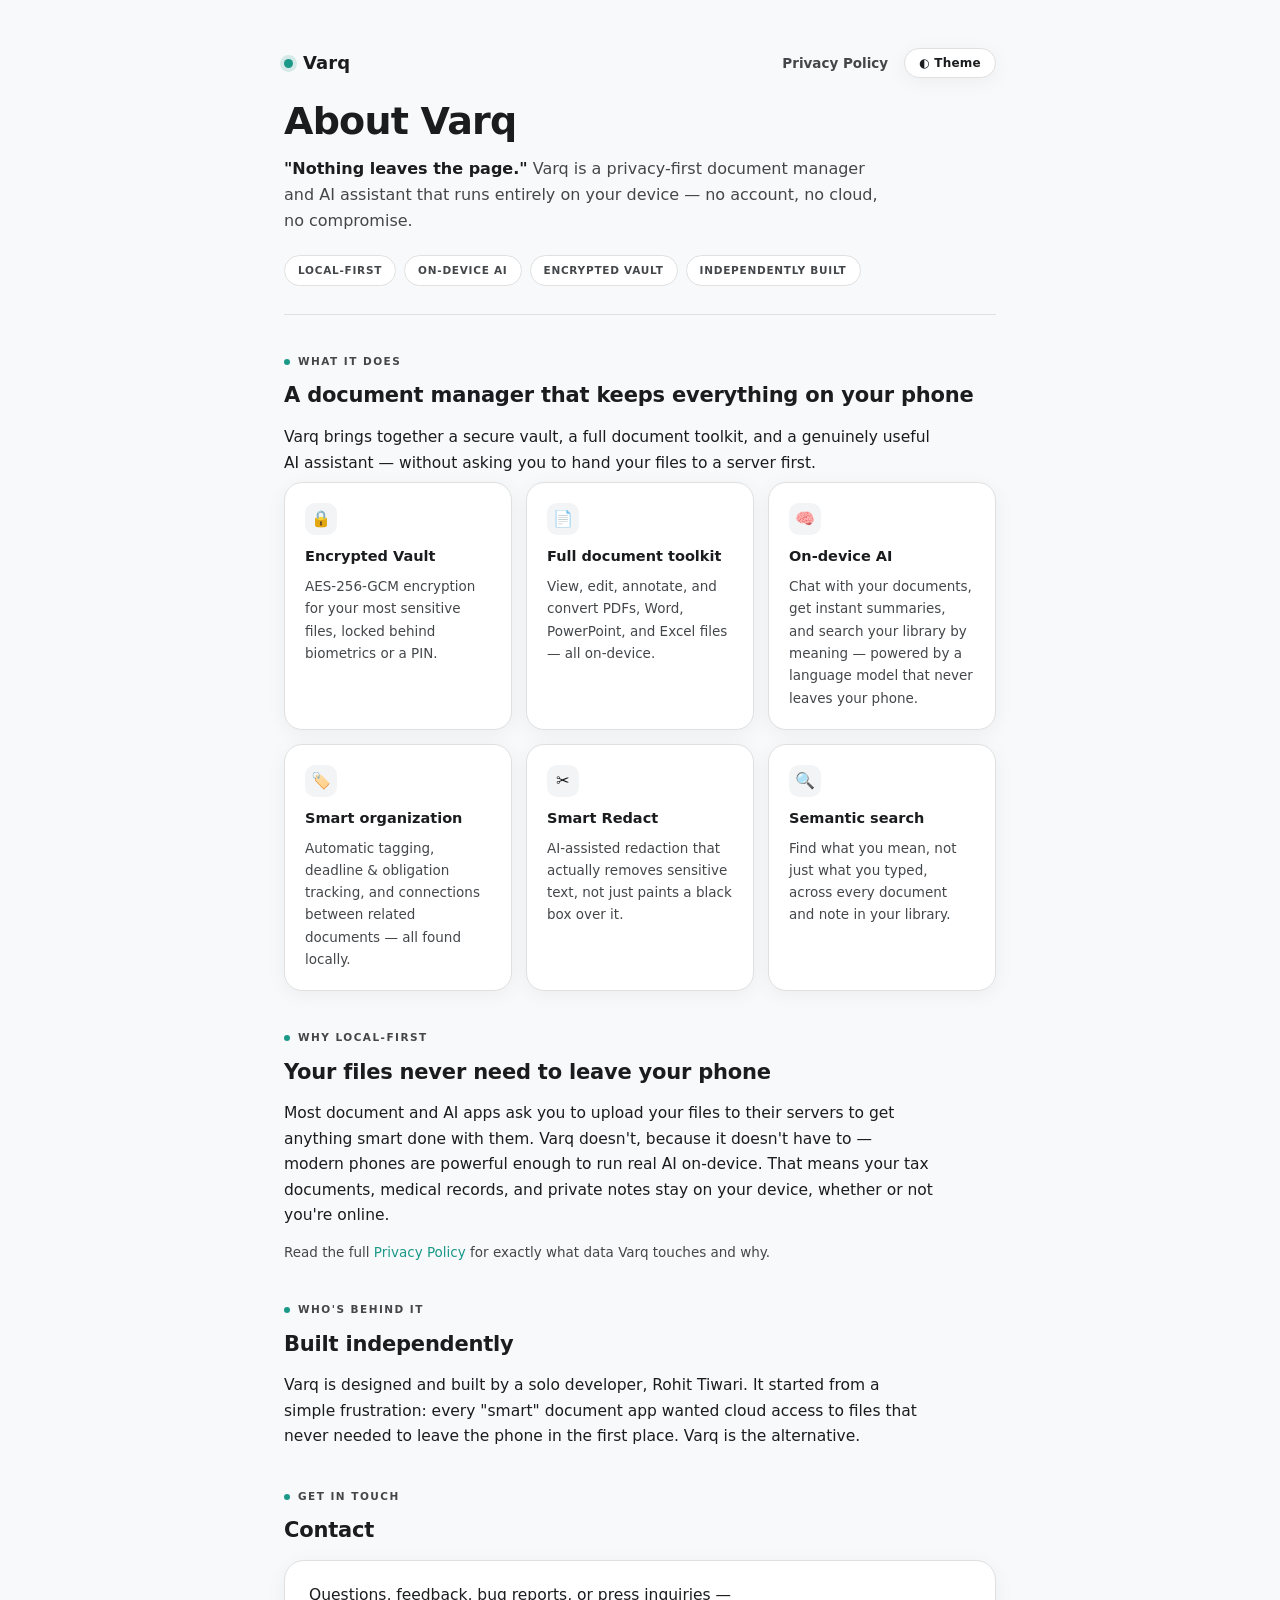
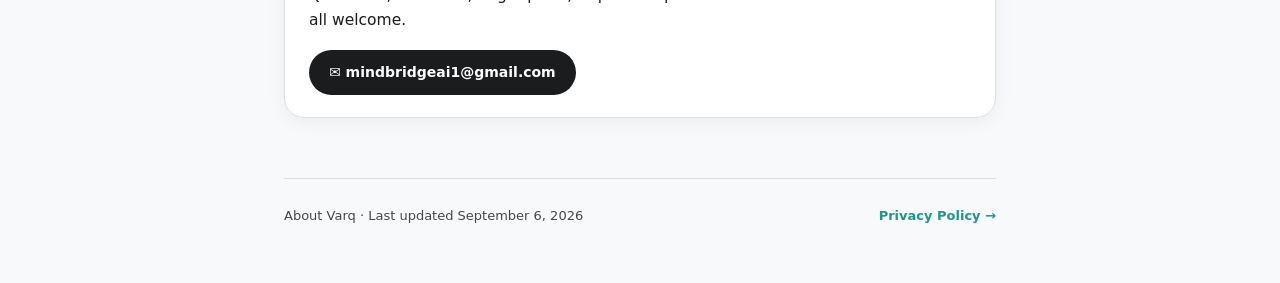
==== about.html @ 079fc521 "Varq Privacy Policy and About/Contact pages Static pages served via GitHub Pages. Replaces mindbridg" ====
<!doctype html>
<html lang="en">
<head>
<meta charset="utf-8">
<meta name="viewport" content="width=device-width, initial-scale=1">
<title>About &amp; Contact — Varq</title>
<meta name="description" content="Varq is a privacy-first document manager and on-device AI assistant. No account, no cloud, no compromise. Get in touch or read the Privacy Policy.">
<style>
/* ── Fonts (relative to web/ in the repo; graceful system-font fallback elsewhere) ── */
@font-face { font-family:'Manrope'; src:url('assets/fonts/Manrope%5Bwght%5D.ttf') format('truetype-variations'); font-weight:200 800; font-display:swap; }
@font-face { font-family:'Inter'; src:url('assets/fonts/Inter-Regular.ttf') format('truetype'); font-weight:400; font-display:swap; }
@font-face { font-family:'Inter'; src:url('assets/fonts/Inter-Medium.ttf') format('truetype'); font-weight:500; font-display:swap; }
@font-face { font-family:'Inter'; src:url('assets/fonts/Inter-SemiBold.ttf') format('truetype'); font-weight:600; font-display:swap; }
@font-face { font-family:'Inter'; src:url('assets/fonts/Inter-Bold.ttf') format('truetype'); font-weight:700; font-display:swap; }
@font-face { font-family:'JetBrainsMono'; src:url('assets/fonts/JetBrainsMono-Regular.ttf') format('truetype'); font-weight:400; font-display:swap; }

/* ── Page tokens — shared with docs/design-system.html ── */
:root {
  --bg:#F8F9FA; --surface:#FFFFFF; --surface-high:#F3F4F5; --surface-highest:#E7E8E9;
  --ink:#1A1C1E; --muted:#44474A; --faint:#77797D; --hairline:#E0E0E0;
  --accent:#1A1C1E; --on-accent:#FFFFFF; --gold-ink:#735C00; --teal:#1A9888;
  --shadow-2:0 4px 20px rgba(0,0,0,.05);
  --shadow-2h:0 6px 28px rgba(0,0,0,.08);
  --font-display:'Manrope',-apple-system,'Segoe UI',system-ui,sans-serif;
  --font-body:'Inter',-apple-system,'Segoe UI',Roboto,system-ui,sans-serif;
  --font-mono:'JetBrainsMono',ui-monospace,'SF Mono','Cascadia Code',Menlo,monospace;
  color-scheme: light dark;
}
@media (prefers-color-scheme: dark) {
  :root:not([data-theme="light"]) {
    --bg:#121212; --surface:#1A1C1E; --surface-high:#25272A; --surface-highest:#2E3032;
    --ink:#F0F1F2; --muted:#C5C6CA; --faint:#8A8D91; --hairline:#44474A;
    --accent:#E2E2E5; --on-accent:#1A1C1E; --gold-ink:#FED65B; --teal:#44DDC1;
    --shadow-2:0 4px 20px rgba(0,0,0,.45);
    --shadow-2h:0 6px 28px rgba(0,0,0,.55);
  }
}
:root[data-theme="dark"] {
  --bg:#121212; --surface:#1A1C1E; --surface-high:#25272A; --surface-highest:#2E3032;
  --ink:#F0F1F2; --muted:#C5C6CA; --faint:#8A8D91; --hairline:#44474A;
  --accent:#E2E2E5; --on-accent:#1A1C1E; --gold-ink:#FED65B; --teal:#44DDC1;
  --shadow-2:0 4px 20px rgba(0,0,0,.45);
  --shadow-2h:0 6px 28px rgba(0,0,0,.55);
}

* { box-sizing:border-box; margin:0; padding:0; }
html { scroll-behavior:smooth; }
body {
  font-family:var(--font-body); font-size:15.5px; line-height:1.65;
  background:var(--bg); color:var(--ink); -webkit-font-smoothing:antialiased;
}
a { color:var(--teal); text-decoration:none; }
a:hover { text-decoration:underline; }
:focus-visible { outline:2px solid var(--gold-ink); outline-offset:2px; border-radius:4px; }
strong { color:var(--ink); }

.wrap { max-width:760px; margin:0 auto; padding:0 24px; }

header.masthead { padding:48px 0 28px; border-bottom:1px solid var(--hairline); }
.top-row { display:flex; align-items:center; gap:16px; flex-wrap:wrap; }
.brand { display:flex; align-items:center; gap:10px; font-family:var(--font-display); font-weight:800; font-size:18px; letter-spacing:.1px; }
.brand-dot { width:9px; height:9px; border-radius:50%; background:var(--teal); box-shadow:0 0 0 4px color-mix(in srgb, var(--teal) 16%, transparent); flex:none; }
.top-nav { margin-left:auto; display:flex; align-items:center; gap:18px; font-size:13.5px; font-weight:600; }
.top-nav a { color:var(--muted); }
.top-nav a:hover { color:var(--ink); }
.theme-toggle {
  border:1px solid var(--hairline); background:var(--surface); color:var(--ink);
  border-radius:9999px; padding:7px 14px; font:600 12px var(--font-body); letter-spacing:.02em;
  cursor:pointer; box-shadow:var(--shadow-2);
}
.theme-toggle:hover { box-shadow:var(--shadow-2h); }

h1 {
  font-family:var(--font-display); font-weight:800; font-size:clamp(28px,5vw,38px);
  letter-spacing:-.02em; line-height:1.15; margin-top:22px; text-wrap:balance;
}
.lede { color:var(--muted); font-size:16px; max-width:60ch; margin-top:12px; }
.lede em { color:var(--ink); font-style:normal; font-weight:600; }

.meta-chips { display:flex; gap:8px; flex-wrap:wrap; margin-top:20px; }
.meta-chip {
  font-size:10.5px; font-weight:700; letter-spacing:.07em; text-transform:uppercase;
  border:1px solid var(--hairline); border-radius:9999px; padding:6px 13px; color:var(--muted);
  background:var(--surface);
}

main { padding-bottom:8px; }
section { padding:38px 0 0; }
.eyebrow {
  display:flex; align-items:center; gap:8px;
  font-size:10.5px; font-weight:700; letter-spacing:.14em; text-transform:uppercase; color:var(--muted);
}
.eyebrow::before { content:''; width:6px; height:6px; border-radius:50%; background:var(--teal); }
h2 { font-family:var(--font-display); font-weight:800; font-size:21px; letter-spacing:-.01em; margin:8px 0 12px; }
section p { color:var(--ink); max-width:66ch; }
section p + p { margin-top:12px; }
section .note { color:var(--muted); font-size:13.5px; margin-top:12px; }

.card { background:var(--surface); border:1px solid var(--hairline); border-radius:20px; box-shadow:var(--shadow-2); padding:22px 24px; }

.feature-grid { display:grid; grid-template-columns:repeat(auto-fit,minmax(210px,1fr)); gap:14px; margin-top:6px; }
.feature-card { background:var(--surface); border:1px solid var(--hairline); border-radius:18px; padding:20px; box-shadow:var(--shadow-2); }
.feature-card .ic {
  width:32px; height:32px; border-radius:10px; background:var(--surface-high);
  display:flex; align-items:center; justify-content:center; font-size:16px; margin-bottom:10px;
}
.feature-card h3 { font-family:var(--font-display); font-weight:800; font-size:14.5px; margin-bottom:6px; }
.feature-card p { color:var(--muted); font-size:13.5px; max-width:none; }

.contact-card { display:flex; flex-wrap:wrap; align-items:center; gap:16px; justify-content:space-between; }
.contact-btn {
  display:inline-flex; align-items:center; gap:8px; background:var(--accent); color:var(--on-accent);
  font-weight:700; font-size:14px; padding:11px 20px; border-radius:9999px; white-space:nowrap;
}
.contact-btn:hover { text-decoration:none; opacity:.92; }

footer {
  border-top:1px solid var(--hairline); margin-top:52px; padding:26px 0 56px;
  font-size:13px; color:var(--muted); display:flex; flex-wrap:wrap; gap:8px 22px;
  justify-content:space-between; align-items:center;
}
footer a { font-weight:600; }

@media print {
  .theme-toggle { display:none; }
  body { background:#fff; color:#000; }
}
</style>
</head>
<body>
<div class="wrap">
  <header class="masthead">
    <div class="top-row">
      <div class="brand"><span class="brand-dot" aria-hidden="true"></span>Varq</div>
      <nav class="top-nav">
        <a href="privacy-policy.html">Privacy Policy</a>
      </nav>
      <button class="theme-toggle" id="themeToggle" type="button" aria-label="Toggle page theme">◐ Theme</button>
    </div>
    <h1>About Varq</h1>
    <p class="lede"><em>"Nothing leaves the page."</em> Varq is a privacy-first document manager and AI assistant that runs entirely on your device — no account, no cloud, no compromise.</p>
    <div class="meta-chips">
      <span class="meta-chip">Local-first</span>
      <span class="meta-chip">On-device AI</span>
      <span class="meta-chip">Encrypted vault</span>
      <span class="meta-chip">Independently built</span>
    </div>
  </header>

  <main>
    <section id="what-it-does">
      <div class="eyebrow">What it does</div>
      <h2>A document manager that keeps everything on your phone</h2>
      <p>Varq brings together a secure vault, a full document toolkit, and a genuinely useful AI assistant — without asking you to hand your files to a server first.</p>
      <div class="feature-grid">
        <div class="feature-card">
          <div class="ic">🔒</div>
          <h3>Encrypted Vault</h3>
          <p>AES-256-GCM encryption for your most sensitive files, locked behind biometrics or a PIN.</p>
        </div>
        <div class="feature-card">
          <div class="ic">📄</div>
          <h3>Full document toolkit</h3>
          <p>View, edit, annotate, and convert PDFs, Word, PowerPoint, and Excel files — all on-device.</p>
        </div>
        <div class="feature-card">
          <div class="ic">🧠</div>
          <h3>On-device AI</h3>
          <p>Chat with your documents, get instant summaries, and search your library by meaning — powered by a language model that never leaves your phone.</p>
        </div>
        <div class="feature-card">
          <div class="ic">🏷️</div>
          <h3>Smart organization</h3>
          <p>Automatic tagging, deadline &amp; obligation tracking, and connections between related documents — all found locally.</p>
        </div>
        <div class="feature-card">
          <div class="ic">✂️</div>
          <h3>Smart Redact</h3>
          <p>AI-assisted redaction that actually removes sensitive text, not just paints a black box over it.</p>
        </div>
        <div class="feature-card">
          <div class="ic">🔍</div>
          <h3>Semantic search</h3>
          <p>Find what you mean, not just what you typed, across every document and note in your library.</p>
        </div>
      </div>
    </section>

    <section id="why-local-first">
      <div class="eyebrow">Why local-first</div>
      <h2>Your files never need to leave your phone</h2>
      <p>Most document and AI apps ask you to upload your files to their servers to get anything smart done with them. Varq doesn't, because it doesn't have to — modern phones are powerful enough to run real AI on-device. That means your tax documents, medical records, and private notes stay on your device, whether or not you're online.</p>
      <p class="note">Read the full <a href="privacy-policy.html">Privacy Policy</a> for exactly what data Varq touches and why.</p>
    </section>

    <section id="built-by">
      <div class="eyebrow">Who's behind it</div>
      <h2>Built independently</h2>
      <p>Varq is designed and built by a solo developer, Rohit Tiwari. It started from a simple frustration: every "smart" document app wanted cloud access to files that never needed to leave the phone in the first place. Varq is the alternative.</p>
    </section>

    <section id="contact">
      <div class="eyebrow">Get in touch</div>
      <h2>Contact</h2>
      <div class="card contact-card">
        <p style="max-width:44ch">Questions, feedback, bug reports, or press inquiries — all welcome.</p>
        <a class="contact-btn" href="mailto:mindbridgeai1@gmail.com">✉ mindbridgeai1@gmail.com</a>
      </div>
    </section>
  </main>

  <footer>
    <span>About Varq · Last updated September 6, 2026</span>
    <a href="privacy-policy.html">Privacy Policy →</a>
  </footer>
</div>
<script>
(function () {
  var root = document.documentElement;
  try {
    var saved = localStorage.getItem('mb-theme');
    if (saved === 'dark' || saved === 'light') root.dataset.theme = saved;
  } catch (e) {}
  document.getElementById('themeToggle').addEventListener('click', function () {
    var dark = root.dataset.theme ? root.dataset.theme === 'dark'
      : matchMedia('(prefers-color-scheme: dark)').matches;
    var next = dark ? 'light' : 'dark';
    root.dataset.theme = next;
    try { localStorage.setItem('mb-theme', next); } catch (e) {}
  });
})();
</script>
</body>
</html>
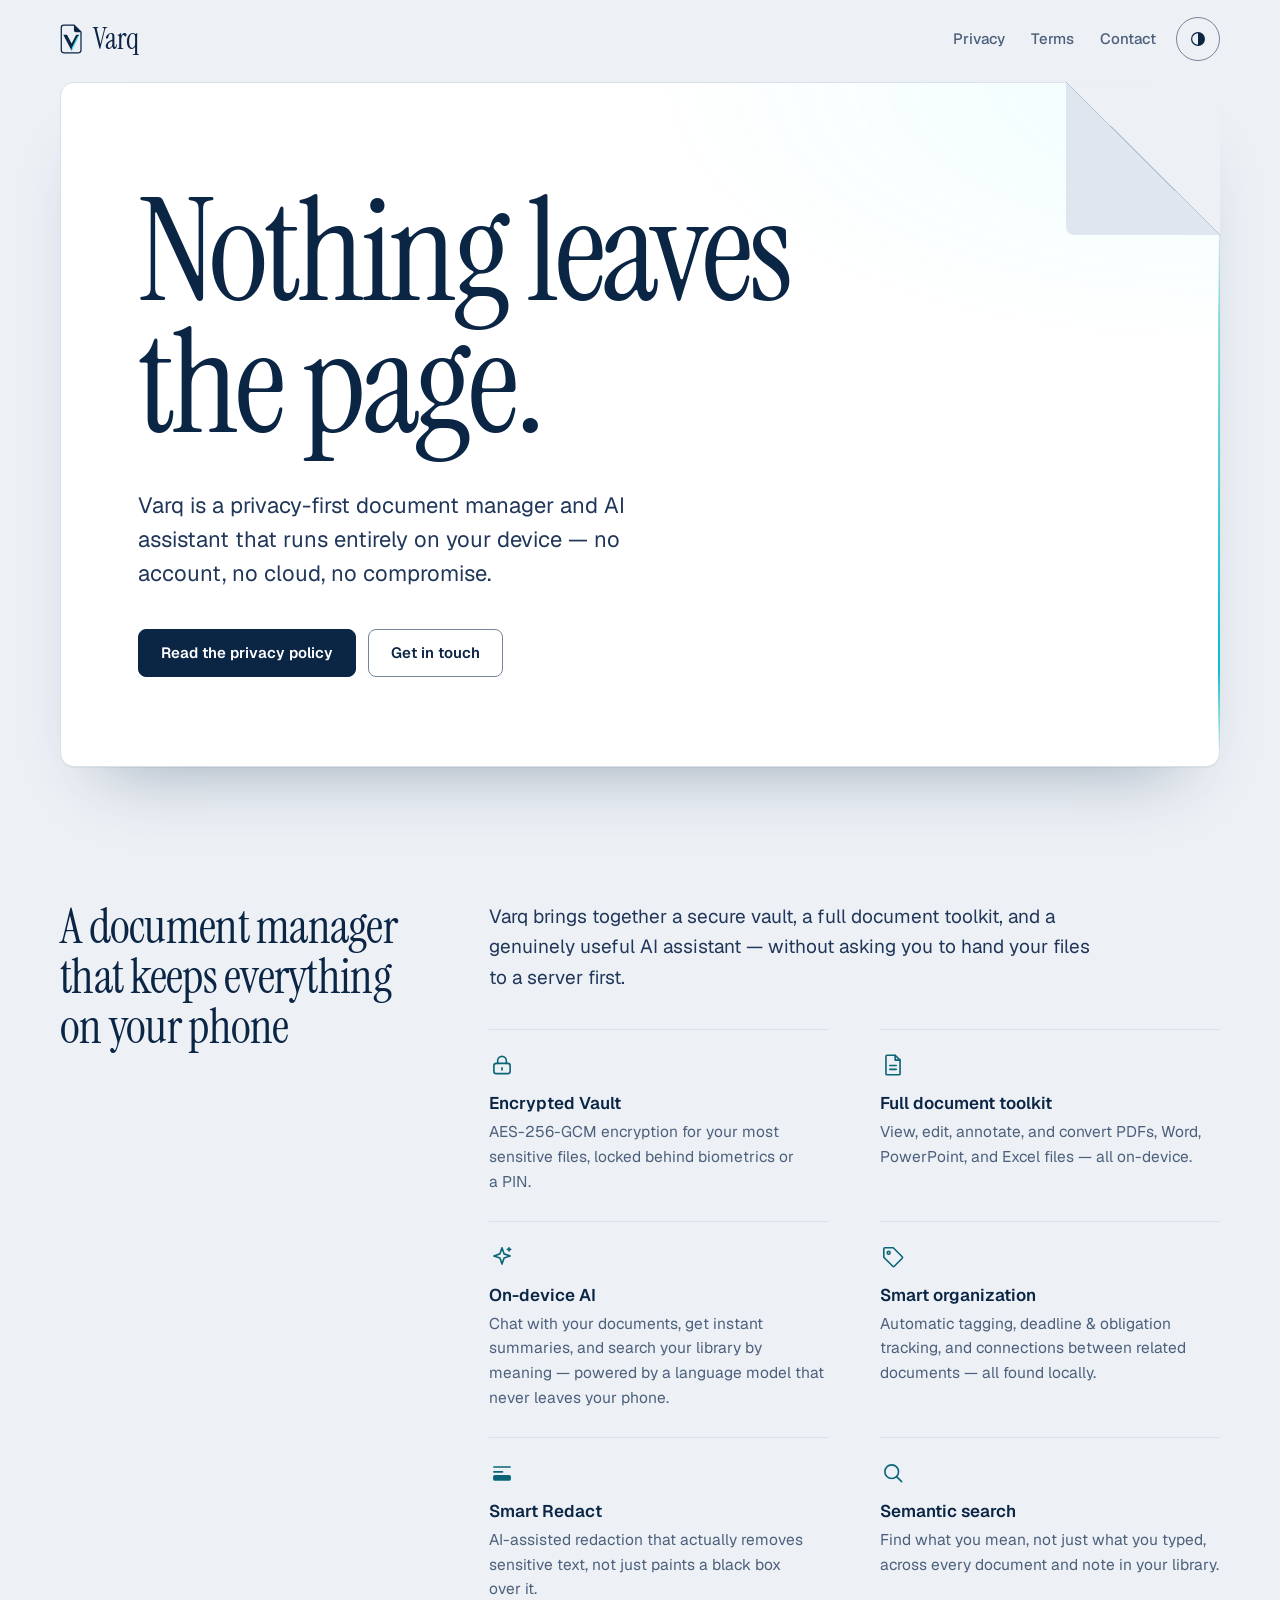
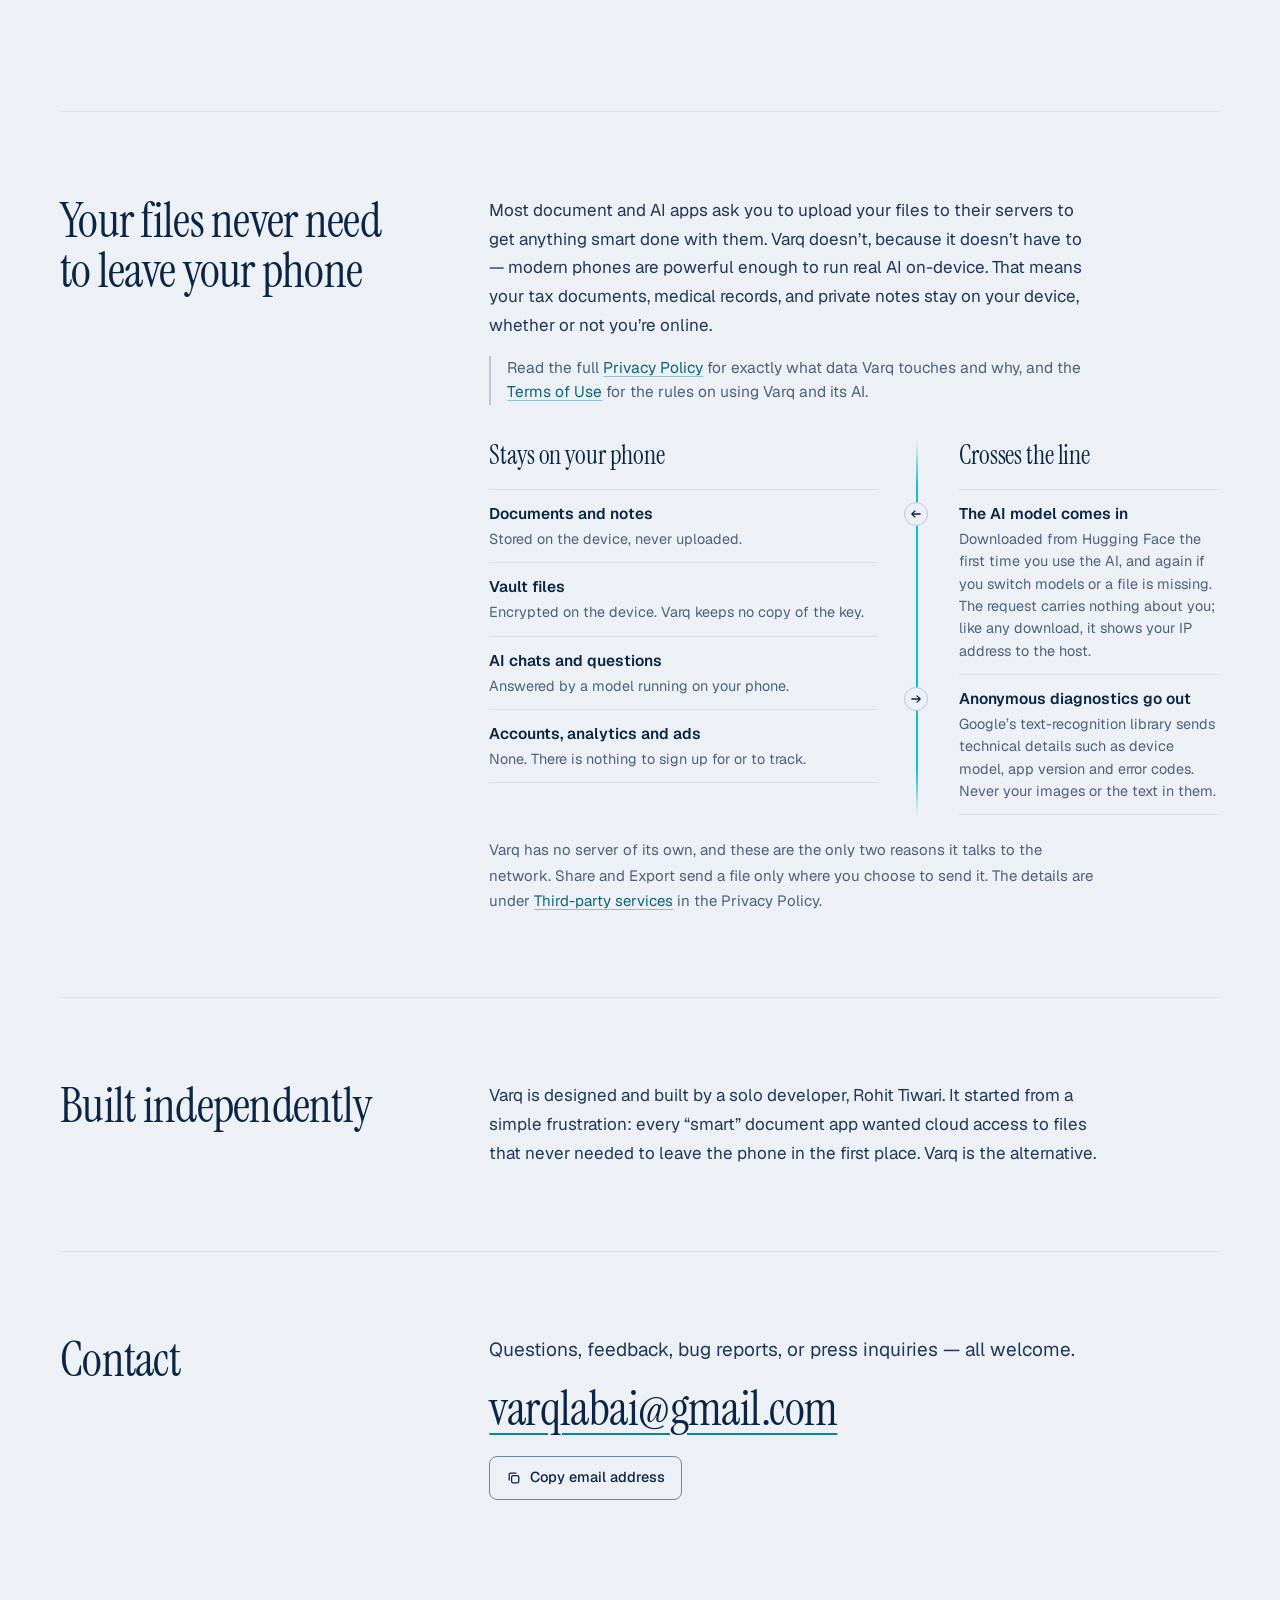
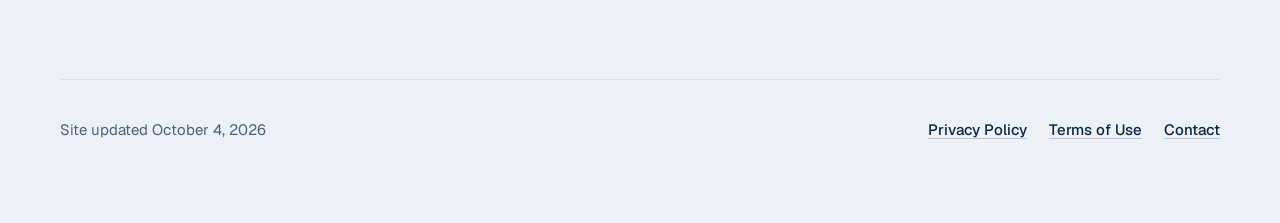
==== commit f6b104d0: "Redesign: sheet-and-fold identity, self-hosted fonts, branded 404 One shared stylesheet and script i" ====
--- a/about.html
+++ b/about.html
@@ -3,232 +3,177 @@
 <head>
 <meta charset="utf-8">
 <meta name="viewport" content="width=device-width, initial-scale=1">
-<title>About &amp; Contact — Varq</title>
+<title>Varq — Nothing leaves the page</title>
 <meta name="description" content="Varq is a privacy-first document manager and on-device AI assistant. No account, no cloud, no compromise. Get in touch or read the Privacy Policy.">
-<style>
-/* ── Fonts (relative to web/ in the repo; graceful system-font fallback elsewhere) ── */
-@font-face { font-family:'Manrope'; src:url('assets/fonts/Manrope%5Bwght%5D.ttf') format('truetype-variations'); font-weight:200 800; font-display:swap; }
-@font-face { font-family:'Inter'; src:url('assets/fonts/Inter-Regular.ttf') format('truetype'); font-weight:400; font-display:swap; }
-@font-face { font-family:'Inter'; src:url('assets/fonts/Inter-Medium.ttf') format('truetype'); font-weight:500; font-display:swap; }
-@font-face { font-family:'Inter'; src:url('assets/fonts/Inter-SemiBold.ttf') format('truetype'); font-weight:600; font-display:swap; }
-@font-face { font-family:'Inter'; src:url('assets/fonts/Inter-Bold.ttf') format('truetype'); font-weight:700; font-display:swap; }
-@font-face { font-family:'JetBrainsMono'; src:url('assets/fonts/JetBrainsMono-Regular.ttf') format('truetype'); font-weight:400; font-display:swap; }
+<meta name="color-scheme" content="light dark">
+<meta name="referrer" content="no-referrer">
+<meta name="theme-color" media="(prefers-color-scheme: light)" content="#edf1f6">
+<meta name="theme-color" media="(prefers-color-scheme: dark)" content="#070e1b">
+<link rel="canonical" href="https://rohitt-dev.github.io/varq-web/">
 
-/* ── Page tokens — shared with docs/design-system.html ── */
-:root {
-  --bg:#F8F9FA; --surface:#FFFFFF; --surface-high:#F3F4F5; --surface-highest:#E7E8E9;
-  --ink:#1A1C1E; --muted:#44474A; --faint:#77797D; --hairline:#E0E0E0;
-  --accent:#1A1C1E; --on-accent:#FFFFFF; --gold-ink:#735C00; --teal:#1A9888;
-  --shadow-2:0 4px 20px rgba(0,0,0,.05);
-  --shadow-2h:0 6px 28px rgba(0,0,0,.08);
-  --font-display:'Manrope',-apple-system,'Segoe UI',system-ui,sans-serif;
-  --font-body:'Inter',-apple-system,'Segoe UI',Roboto,system-ui,sans-serif;
-  --font-mono:'JetBrainsMono',ui-monospace,'SF Mono','Cascadia Code',Menlo,monospace;
-  color-scheme: light dark;
-}
-@media (prefers-color-scheme: dark) {
-  :root:not([data-theme="light"]) {
-    --bg:#121212; --surface:#1A1C1E; --surface-high:#25272A; --surface-highest:#2E3032;
-    --ink:#F0F1F2; --muted:#C5C6CA; --faint:#8A8D91; --hairline:#44474A;
-    --accent:#E2E2E5; --on-accent:#1A1C1E; --gold-ink:#FED65B; --teal:#44DDC1;
-    --shadow-2:0 4px 20px rgba(0,0,0,.45);
-    --shadow-2h:0 6px 28px rgba(0,0,0,.55);
-  }
-}
-:root[data-theme="dark"] {
-  --bg:#121212; --surface:#1A1C1E; --surface-high:#25272A; --surface-highest:#2E3032;
-  --ink:#F0F1F2; --muted:#C5C6CA; --faint:#8A8D91; --hairline:#44474A;
-  --accent:#E2E2E5; --on-accent:#1A1C1E; --gold-ink:#FED65B; --teal:#44DDC1;
-  --shadow-2:0 4px 20px rgba(0,0,0,.45);
-  --shadow-2h:0 6px 28px rgba(0,0,0,.55);
-}
+<meta property="og:type" content="website">
+<meta property="og:site_name" content="Varq">
+<meta property="og:title" content="Varq — Nothing leaves the page">
+<meta property="og:description" content="A privacy-first document manager and AI assistant that runs entirely on your device. No account, no cloud, no compromise.">
+<meta property="og:url" content="https://rohitt-dev.github.io/varq-web/">
+<meta property="og:image" content="https://rohitt-dev.github.io/varq-web/site/og.png">
+<meta property="og:image:width" content="1200">
+<meta property="og:image:height" content="630">
+<meta property="og:image:alt" content="Varq: Nothing leaves the page.">
+<meta name="twitter:card" content="summary_large_image">
+<meta name="twitter:image:alt" content="Varq: Nothing leaves the page.">
 
-* { box-sizing:border-box; margin:0; padding:0; }
-html { scroll-behavior:smooth; }
-body {
-  font-family:var(--font-body); font-size:15.5px; line-height:1.65;
-  background:var(--bg); color:var(--ink); -webkit-font-smoothing:antialiased;
-}
-a { color:var(--teal); text-decoration:none; }
-a:hover { text-decoration:underline; }
-:focus-visible { outline:2px solid var(--gold-ink); outline-offset:2px; border-radius:4px; }
-strong { color:var(--ink); }
-
-.wrap { max-width:760px; margin:0 auto; padding:0 24px; }
-
-header.masthead { padding:48px 0 28px; border-bottom:1px solid var(--hairline); }
-.top-row { display:flex; align-items:center; gap:16px; flex-wrap:wrap; }
-.brand { display:flex; align-items:center; gap:10px; font-family:var(--font-display); font-weight:800; font-size:18px; letter-spacing:.1px; }
-.brand-dot { width:9px; height:9px; border-radius:50%; background:var(--teal); box-shadow:0 0 0 4px color-mix(in srgb, var(--teal) 16%, transparent); flex:none; }
-.top-nav { margin-left:auto; display:flex; align-items:center; gap:18px; font-size:13.5px; font-weight:600; }
-.top-nav a { color:var(--muted); }
-.top-nav a:hover { color:var(--ink); }
-.theme-toggle {
-  border:1px solid var(--hairline); background:var(--surface); color:var(--ink);
-  border-radius:9999px; padding:7px 14px; font:600 12px var(--font-body); letter-spacing:.02em;
-  cursor:pointer; box-shadow:var(--shadow-2);
-}
-.theme-toggle:hover { box-shadow:var(--shadow-2h); }
-
-h1 {
-  font-family:var(--font-display); font-weight:800; font-size:clamp(28px,5vw,38px);
-  letter-spacing:-.02em; line-height:1.15; margin-top:22px; text-wrap:balance;
-}
-.lede { color:var(--muted); font-size:16px; max-width:60ch; margin-top:12px; }
-.lede em { color:var(--ink); font-style:normal; font-weight:600; }
-
-.meta-chips { display:flex; gap:8px; flex-wrap:wrap; margin-top:20px; }
-.meta-chip {
-  font-size:10.5px; font-weight:700; letter-spacing:.07em; text-transform:uppercase;
-  border:1px solid var(--hairline); border-radius:9999px; padding:6px 13px; color:var(--muted);
-  background:var(--surface);
-}
-
-main { padding-bottom:8px; }
-section { padding:38px 0 0; }
-.eyebrow {
-  display:flex; align-items:center; gap:8px;
-  font-size:10.5px; font-weight:700; letter-spacing:.14em; text-transform:uppercase; color:var(--muted);
-}
-.eyebrow::before { content:''; width:6px; height:6px; border-radius:50%; background:var(--teal); }
-h2 { font-family:var(--font-display); font-weight:800; font-size:21px; letter-spacing:-.01em; margin:8px 0 12px; }
-section p { color:var(--ink); max-width:66ch; }
-section p + p { margin-top:12px; }
-section .note { color:var(--muted); font-size:13.5px; margin-top:12px; }
-
-.card { background:var(--surface); border:1px solid var(--hairline); border-radius:20px; box-shadow:var(--shadow-2); padding:22px 24px; }
-
-.feature-grid { display:grid; grid-template-columns:repeat(auto-fit,minmax(210px,1fr)); gap:14px; margin-top:6px; }
-.feature-card { background:var(--surface); border:1px solid var(--hairline); border-radius:18px; padding:20px; box-shadow:var(--shadow-2); }
-.feature-card .ic {
-  width:32px; height:32px; border-radius:10px; background:var(--surface-high);
-  display:flex; align-items:center; justify-content:center; font-size:16px; margin-bottom:10px;
-}
-.feature-card h3 { font-family:var(--font-display); font-weight:800; font-size:14.5px; margin-bottom:6px; }
-.feature-card p { color:var(--muted); font-size:13.5px; max-width:none; }
-
-.contact-card { display:flex; flex-wrap:wrap; align-items:center; gap:16px; justify-content:space-between; }
-.contact-btn {
-  display:inline-flex; align-items:center; gap:8px; background:var(--accent); color:var(--on-accent);
-  font-weight:700; font-size:14px; padding:11px 20px; border-radius:9999px; white-space:nowrap;
-}
-.contact-btn:hover { text-decoration:none; opacity:.92; }
-
-footer {
-  border-top:1px solid var(--hairline); margin-top:52px; padding:26px 0 56px;
-  font-size:13px; color:var(--muted); display:flex; flex-wrap:wrap; gap:8px 22px;
-  justify-content:space-between; align-items:center;
-}
-footer a { font-weight:600; }
-
-@media print {
-  .theme-toggle { display:none; }
-  body { background:#fff; color:#000; }
-}
-</style>
+<link rel="icon" href="site/favicon.svg" type="image/svg+xml">
+<link rel="icon" href="site/favicon-32.png" sizes="32x32" type="image/png">
+<link rel="apple-touch-icon" href="site/apple-touch-icon.png">
+<link rel="preload" href="site/fonts/Geist-Variable.woff2" as="font" type="font/woff2" crossorigin>
+<link rel="preload" href="site/fonts/InstrumentSerif-Regular.woff2" as="font" type="font/woff2" crossorigin>
+<link rel="stylesheet" href="site/varq.css">
+<script>
+(function(d){d.classList.add("js");try{var t=localStorage.getItem("varq-theme")||localStorage.getItem("mb-theme");if(t==="light"||t==="dark"){d.dataset.theme=t;var m=document.querySelectorAll('meta[name="theme-color"]');for(var i=0;i<m.length;i++){m[i].removeAttribute("media");m[i].setAttribute("content",t==="dark"?"#070e1b":"#edf1f6")}}}catch(e){}})(document.documentElement);
+</script>
 </head>
 <body>
-<div class="wrap">
-  <header class="masthead">
-    <div class="top-row">
-      <div class="brand"><span class="brand-dot" aria-hidden="true"></span>Varq</div>
-      <nav class="top-nav">
-        <a href="privacy-policy.html">Privacy Policy</a>
-      </nav>
-      <button class="theme-toggle" id="themeToggle" type="button" aria-label="Toggle page theme">◐ Theme</button>
-    </div>
-    <h1>About Varq</h1>
-    <p class="lede"><em>"Nothing leaves the page."</em> Varq is a privacy-first document manager and AI assistant that runs entirely on your device — no account, no cloud, no compromise.</p>
-    <div class="meta-chips">
-      <span class="meta-chip">Local-first</span>
-      <span class="meta-chip">On-device AI</span>
-      <span class="meta-chip">Encrypted vault</span>
-      <span class="meta-chip">Independently built</span>
-    </div>
+<svg class="sprite" aria-hidden="true" focusable="false">
+  <symbol id="mark" viewBox="0 0 572 770">
+    <path d="M95 31H365L539 205V677A62 62 0 0 1 477 739H95A62 62 0 0 1 33 677V93A62 62 0 0 1 95 31Z" fill="none" stroke="currentColor" stroke-width="32" stroke-linejoin="round"/>
+    <path d="M358 31 540 213H410Q358 213 358 163Z" fill="currentColor"/>
+    <path d="M85 275H180L298 500 415 275H500L450 330 305 620 300 690Z" fill="currentColor"/>
+    <path d="M500 275 300 690 305 620 450 330Z" fill="#17E1E9"/>
+  </symbol>
+  <symbol id="i-theme" viewBox="0 0 24 24"><circle cx="12" cy="12" r="8.5" fill="none" stroke="currentColor" stroke-width="1.6"/><path d="M12 3.5a8.5 8.5 0 0 1 0 17z" fill="currentColor"/></symbol>
+  <symbol id="i-check" viewBox="0 0 20 20"><path d="M4 10.5l4 4 8-9" fill="none" stroke="currentColor" stroke-width="1.8" stroke-linecap="round" stroke-linejoin="round"/></symbol>
+  <symbol id="i-in" viewBox="0 0 20 20"><path d="M16 10H4m0 0 4.5-4.5M4 10l4.5 4.5" fill="none" stroke="currentColor" stroke-width="1.8" stroke-linecap="round" stroke-linejoin="round"/></symbol>
+  <symbol id="i-out" viewBox="0 0 20 20"><path d="M4 10h12m0 0-4.5-4.5M16 10l-4.5 4.5" fill="none" stroke="currentColor" stroke-width="1.8" stroke-linecap="round" stroke-linejoin="round"/></symbol>
+  <symbol id="i-copy" viewBox="0 0 20 20"><g fill="none" stroke="currentColor" stroke-width="1.6" stroke-linecap="round" stroke-linejoin="round"><rect x="7" y="7" width="9" height="9" rx="2"/><path d="M4 12.5V5.5A1.5 1.5 0 0 1 5.5 4h7"/></g></symbol>
+  <symbol id="f-vault" viewBox="0 0 24 24"><g fill="none" stroke="currentColor" stroke-width="1.5" stroke-linecap="round" stroke-linejoin="round"><rect x="4.5" y="10.5" width="15" height="9.5" rx="2.2"/><path d="M8 10.5V8a4 4 0 0 1 8 0v2.5"/><path d="M12 14.5v2"/></g></symbol>
+  <symbol id="f-docs" viewBox="0 0 24 24"><g fill="none" stroke="currentColor" stroke-width="1.5" stroke-linecap="round" stroke-linejoin="round"><path d="M6.5 3h7.5l4.5 4.5V20a1 1 0 0 1-1 1h-11a1 1 0 0 1-1-1V4a1 1 0 0 1 1-1z"/><path d="M14 3v4.5h4.5M9 12.5h6M9 16h6"/></g></symbol>
+  <symbol id="f-ai" viewBox="0 0 24 24"><g fill="none" stroke="currentColor" stroke-width="1.5" stroke-linecap="round" stroke-linejoin="round"><path d="M12 3.5l1.9 5.6 5.6 1.9-5.6 1.9L12 18.5l-1.9-5.6L4.5 11l5.6-1.9z"/><path d="M18.5 3.5v3M17 5h3"/></g></symbol>
+  <symbol id="f-tag" viewBox="0 0 24 24"><g fill="none" stroke="currentColor" stroke-width="1.5" stroke-linecap="round" stroke-linejoin="round"><path d="M3.5 12.2V4.5a1 1 0 0 1 1-1h7.7l8.3 8.3a1 1 0 0 1 0 1.4l-7.3 7.3a1 1 0 0 1-1.4 0z"/><circle cx="8" cy="8" r="1.3"/></g></symbol>
+  <symbol id="f-redact" viewBox="0 0 24 24"><g fill="none" stroke="currentColor" stroke-width="1.5" stroke-linecap="round" stroke-linejoin="round"><path d="M4.5 6.5h15M4.5 11h8"/><rect x="4.5" y="14.5" width="15" height="4" rx="1" fill="currentColor"/></g></symbol>
+  <symbol id="f-search" viewBox="0 0 24 24"><g fill="none" stroke="currentColor" stroke-width="1.5" stroke-linecap="round" stroke-linejoin="round"><circle cx="10.8" cy="10.8" r="6.3"/><path d="M20 20l-4.7-4.7"/></g></symbol>
+</svg>
+
+<a class="skip" href="#main">Skip to content</a>
+
+<div class="frame">
+  <header class="bar">
+    <a class="brand" href="./" aria-label="Varq, home"><svg viewBox="0 0 572 770" aria-hidden="true" focusable="false"><use href="#mark"/></svg><span>Varq</span></a>
+    <nav class="nav" aria-label="Site">
+      <a href="privacy-policy.html">Privacy</a>
+      <a href="terms.html">Terms</a>
+      <a href="#contact" data-narrow="hide">Contact</a>
+      <button class="theme" id="themeToggle" type="button" aria-pressed="false" aria-label="Dark theme"><svg aria-hidden="true" focusable="false"><use href="#i-theme"/></svg></button>
+    </nav>
   </header>
 
-  <main>
-    <section id="what-it-does">
-      <div class="eyebrow">What it does</div>
-      <h2>A document manager that keeps everything on your phone</h2>
-      <p>Varq brings together a secure vault, a full document toolkit, and a genuinely useful AI assistant — without asking you to hand your files to a server first.</p>
-      <div class="feature-grid">
-        <div class="feature-card">
-          <div class="ic">🔒</div>
-          <h3>Encrypted Vault</h3>
-          <p>AES-256-GCM encryption for your most sensitive files, locked behind biometrics or a PIN.</p>
-        </div>
-        <div class="feature-card">
-          <div class="ic">📄</div>
-          <h3>Full document toolkit</h3>
-          <p>View, edit, annotate, and convert PDFs, Word, PowerPoint, and Excel files — all on-device.</p>
-        </div>
-        <div class="feature-card">
-          <div class="ic">🧠</div>
-          <h3>On-device AI</h3>
-          <p>Chat with your documents, get instant summaries, and search your library by meaning — powered by a language model that never leaves your phone.</p>
-        </div>
-        <div class="feature-card">
-          <div class="ic">🏷️</div>
-          <h3>Smart organization</h3>
-          <p>Automatic tagging, deadline &amp; obligation tracking, and connections between related documents — all found locally.</p>
-        </div>
-        <div class="feature-card">
-          <div class="ic">✂️</div>
-          <h3>Smart Redact</h3>
-          <p>AI-assisted redaction that actually removes sensitive text, not just paints a black box over it.</p>
-        </div>
-        <div class="feature-card">
-          <div class="ic">🔍</div>
-          <h3>Semantic search</h3>
-          <p>Find what you mean, not just what you typed, across every document and note in your library.</p>
+  <main id="main">
+    <section class="sheet hero">
+      <span class="edge" data-draw style="--read:1" aria-hidden="true"></span>
+      <div class="hero__body">
+        <h1 id="top">Nothing leaves the page.</h1>
+        <p class="hero__lede">Varq is a privacy-first document manager and AI assistant that runs entirely on your device — no account, no cloud, no compromise.</p>
+        <div class="hero__actions">
+          <a class="btn" href="privacy-policy.html">Read the privacy policy</a>
+          <a class="btn btn--quiet" href="#contact">Get in touch</a>
         </div>
       </div>
     </section>
 
-    <section id="why-local-first">
-      <div class="eyebrow">Why local-first</div>
-      <h2>Your files never need to leave your phone</h2>
-      <p>Most document and AI apps ask you to upload your files to their servers to get anything smart done with them. Varq doesn't, because it doesn't have to — modern phones are powerful enough to run real AI on-device. That means your tax documents, medical records, and private notes stay on your device, whether or not you're online.</p>
-      <p class="note">Read the full <a href="privacy-policy.html">Privacy Policy</a> for exactly what data Varq touches and why.</p>
+    <section class="part" id="what-it-does">
+      <h2 class="part__title" id="what-it-does-h">A document manager that keeps everything on your phone</h2>
+      <div class="part__body">
+        <p class="part__lede">Varq brings together a secure vault, a full document toolkit, and a genuinely useful AI assistant — without asking you to hand your files to a server first.</p>
+        <ul class="features" role="list">
+          <li>
+            <svg aria-hidden="true" focusable="false"><use href="#f-vault"/></svg>
+            <h3>Encrypted Vault</h3>
+            <p>AES-256-GCM encryption for your most sensitive files, locked behind biometrics or a PIN.</p>
+          </li>
+          <li>
+            <svg aria-hidden="true" focusable="false"><use href="#f-docs"/></svg>
+            <h3>Full document toolkit</h3>
+            <p>View, edit, annotate, and convert PDFs, Word, PowerPoint, and Excel files — all on-device.</p>
+          </li>
+          <li>
+            <svg aria-hidden="true" focusable="false"><use href="#f-ai"/></svg>
+            <h3>On-device AI</h3>
+            <p>Chat with your documents, get instant summaries, and search your library by meaning — powered by a language model that never leaves your phone.</p>
+          </li>
+          <li>
+            <svg aria-hidden="true" focusable="false"><use href="#f-tag"/></svg>
+            <h3>Smart organization</h3>
+            <p>Automatic tagging, deadline &amp; obligation tracking, and connections between related documents — all found locally.</p>
+          </li>
+          <li>
+            <svg aria-hidden="true" focusable="false"><use href="#f-redact"/></svg>
+            <h3>Smart Redact</h3>
+            <p>AI-assisted redaction that actually removes sensitive text, not just paints a black box over it.</p>
+          </li>
+          <li>
+            <svg aria-hidden="true" focusable="false"><use href="#f-search"/></svg>
+            <h3>Semantic search</h3>
+            <p>Find what you mean, not just what you typed, across every document and note in your library.</p>
+          </li>
+        </ul>
+      </div>
     </section>
 
-    <section id="built-by">
-      <div class="eyebrow">Who's behind it</div>
-      <h2>Built independently</h2>
-      <p>Varq is designed and built by a solo developer, Rohit Tiwari. It started from a simple frustration: every "smart" document app wanted cloud access to files that never needed to leave the phone in the first place. Varq is the alternative.</p>
+    <section class="part" id="why-local-first">
+      <h2 class="part__title" id="why-local-first-h">Your files never need to leave your phone</h2>
+      <div class="part__body">
+        <p>Most document and AI apps ask you to upload your files to their servers to get anything smart done with them. Varq doesn’t, because it doesn’t have to — modern phones are powerful enough to run real AI on-device. That means your tax documents, medical records, and private notes stay on your device, whether or not you’re online.</p>
+        <p class="note">Read the full <a href="privacy-policy.html">Privacy Policy</a> for exactly what data Varq touches and why, and the <a href="terms.html">Terms of Use</a> for the rules on using Varq and its AI.</p>
+
+        <div class="ledger" role="group" aria-label="What stays on your phone, and what crosses the line">
+          <div class="ledger__col">
+            <h3>Stays on your phone</h3>
+            <ul role="list">
+              <li><b>Documents and notes</b><span>Stored on the device, never uploaded.</span></li>
+              <li><b>Vault files</b><span>Encrypted on the device. Varq keeps no copy of the key.</span></li>
+              <li><b>AI chats and questions</b><span>Answered by a model running on your phone.</span></li>
+              <li><b>Accounts, analytics and ads</b><span>None. There is nothing to sign up for or to track.</span></li>
+            </ul>
+          </div>
+          <div class="ledger__col">
+            <h3>Crosses the line</h3>
+            <ol role="list">
+              <li><svg aria-hidden="true" focusable="false"><use href="#i-in"/></svg><b>The AI model comes in</b><span>Downloaded from Hugging Face the first time you use the AI, and again if you switch models or a file is missing. The request carries nothing about you; like any download, it shows your IP address to the host.</span></li>
+              <li><svg aria-hidden="true" focusable="false"><use href="#i-out"/></svg><b>Anonymous diagnostics go out</b><span>Google’s text-recognition library sends technical details such as device model, app version and error codes. Never your images or the text in them.</span></li>
+            </ol>
+          </div>
+        </div>
+        <p class="ledger__foot">Varq has no server of its own, and these are the only two reasons it talks to the network. Share and Export send a file only where you choose to send it. The details are under <a href="privacy-policy.html#third-parties">Third-party services</a> in the Privacy Policy.</p>
+      </div>
     </section>
 
-    <section id="contact">
-      <div class="eyebrow">Get in touch</div>
-      <h2>Contact</h2>
-      <div class="card contact-card">
-        <p style="max-width:44ch">Questions, feedback, bug reports, or press inquiries — all welcome.</p>
-        <a class="contact-btn" href="mailto:mindbridgeai1@gmail.com">✉ mindbridgeai1@gmail.com</a>
+    <section class="part" id="built-by">
+      <h2 class="part__title" id="built-by-h">Built independently</h2>
+      <div class="part__body">
+        <p>Varq is designed and built by a solo developer, Rohit Tiwari. It started from a simple frustration: every “smart” document app wanted cloud access to files that never needed to leave the phone in the first place. Varq is the alternative.</p>
+      </div>
+    </section>
+
+    <section class="part" id="contact">
+      <h2 class="part__title" id="contact-h">Contact</h2>
+      <div class="part__body">
+        <p class="part__lede">Questions, feedback, bug reports, or press inquiries — all welcome.</p>
+        <p class="contact-note"><a class="mail" href="mailto:varqlabai@gmail.com">varqlabai@gmail.com</a></p>
+        <button class="copy" type="button" data-copy="varqlabai@gmail.com" aria-label="Copy email address"><svg aria-hidden="true" focusable="false"><use href="#i-copy"/></svg><span data-copy-label aria-hidden="true">Copy email address</span></button>
+        <span class="vh" role="status" data-copy-status></span>
       </div>
     </section>
   </main>
 
-  <footer>
-    <span>About Varq · Last updated September 6, 2026</span>
-    <a href="privacy-policy.html">Privacy Policy →</a>
+  <footer class="foot">
+    <span>Site updated <time datetime="2026-10-04">October 4, 2026</time></span>
+    <nav class="foot__links" aria-label="Pages">
+      <a href="privacy-policy.html">Privacy Policy</a>
+      <a href="terms.html">Terms of Use</a>
+      <a href="#contact">Contact</a>
+    </nav>
   </footer>
 </div>
-<script>
-(function () {
-  var root = document.documentElement;
-  try {
-    var saved = localStorage.getItem('mb-theme');
-    if (saved === 'dark' || saved === 'light') root.dataset.theme = saved;
-  } catch (e) {}
-  document.getElementById('themeToggle').addEventListener('click', function () {
-    var dark = root.dataset.theme ? root.dataset.theme === 'dark'
-      : matchMedia('(prefers-color-scheme: dark)').matches;
-    var next = dark ? 'light' : 'dark';
-    root.dataset.theme = next;
-    try { localStorage.setItem('mb-theme', next); } catch (e) {}
-  });
-})();
-</script>
+<script src="site/varq.js" defer></script>
 </body>
 </html>
--- a/site/varq.css
+++ b/site/varq.css
@@ -0,0 +1,1238 @@
+/*
+  Varq — site stylesheet (Home, Privacy Policy, Terms of Use, 404).
+
+  One idea runs through it: every page is a sheet of paper with a folded corner,
+  the same shape as the app icon. The thin cyan line on a sheet's right edge is
+  the light catching that edge. On the legal pages it grows as you read.
+
+  Type:   Instrument Serif (display)  +  Geist (text) — both already bundled in the app.
+  Colour: ink #0B2545 and edge cyan #17E1E9, taken from the app icon.
+*/
+
+/* ── Fonts (self-hosted; this site makes no third-party requests) ─────────── */
+@font-face {
+  font-family: "Geist";
+  src: url("fonts/Geist-Variable.woff2") format("woff2");
+  font-weight: 100 900;
+  font-style: normal;
+  font-display: swap;
+}
+@font-face {
+  font-family: "Instrument Serif";
+  src: url("fonts/InstrumentSerif-Regular.woff2") format("woff2");
+  font-weight: 400;
+  font-style: normal;
+  font-display: swap;
+}
+@font-face {
+  font-family: "Instrument Serif";
+  src: url("fonts/InstrumentSerif-Italic.woff2") format("woff2");
+  font-weight: 400;
+  font-style: italic;
+  font-display: swap;
+}
+/* Metric-matched fallbacks so the swap does not move the layout. */
+@font-face {
+  font-family: "Geist Fallback";
+  src: local("Arial"), local("Helvetica");
+  size-adjust: 104.5%;
+  ascent-override: 96.2%;
+  descent-override: 28.2%;
+  line-gap-override: 0%;
+}
+@font-face {
+  font-family: "Instrument Serif Fallback";
+  src: local("Times New Roman"), local("Times");
+  size-adjust: 84%;
+  ascent-override: 117.8%;
+  descent-override: 36.9%;
+  line-gap-override: 0%;
+}
+
+/* ── Tokens ───────────────────────────────────────────────────────────────── */
+:root {
+  /* paper */
+  --ground: #edf1f6;
+  --sheet: #ffffff;
+  --fold: #dfe6ef;
+  --hairline: #d9e1ea;
+  --hairline-strong: #b9c6d6;
+
+  /* ink */
+  --ink: #0b2545;
+  --text: #20375a;
+  --muted: #4c607c;
+  --faint: #5a6d88;
+  --control: #76859a;
+
+  /* light */
+  --edge: #17e1e9;
+  --edge-line: #0cc0cb;
+  --edge-tip: #0cc0cb;
+  --cue: #0a8794;
+  --warn: #a4312b;
+  --link: #0a6577;
+  --link-soft: rgb(10 101 119 / 0.38);
+  --wash: rgb(23 225 233 / 0.07);
+
+  --shadow: 0 1px 0 rgb(11 37 69 / 0.05), 0 40px 70px -42px rgb(11 37 69 / 0.38);
+  --ground-wash: none;
+  --edge-glow: none;
+
+  --serif: "Instrument Serif", "Instrument Serif Fallback", "Times New Roman", Georgia, serif;
+  --sans: "Geist", "Geist Fallback", system-ui, -apple-system, "Segoe UI", Roboto, Arial, sans-serif;
+
+  --gutter: clamp(12px, 4vw, 44px);
+  --radius: 14px;
+  --fold-size: 64px;
+  --ease: cubic-bezier(0.22, 0.8, 0.2, 1);
+
+  color-scheme: light dark;
+}
+
+@media (prefers-color-scheme: dark) {
+  :root:not([data-theme="light"]) {
+    --ground: #070e1b;
+    --sheet: #0c1729;
+    --fold: #14233c;
+    --hairline: #1b2a44;
+    --hairline-strong: #2c4063;
+    --ink: #eef3fa;
+    --text: #cfdae9;
+    --muted: #97a8c1;
+    --faint: #7487a3;
+    --control: #5d7298;
+    --link: #5ce6ee;
+    --link-soft: rgb(92 230 238 / 0.4);
+    --wash: rgb(23 225 233 / 0.1);
+    --shadow: inset 0 1px 0 rgb(255 255 255 / 0.05), 0 40px 80px -40px rgb(0 0 0 / 0.75);
+    --ground-wash: radial-gradient(55% 100% at 82% 0%, rgb(23 225 233 / 0.06), transparent 70%);
+    --edge-line: #17e1e9;
+    --edge-tip: #b8f7fa;
+    --cue: #17e1e9;
+    --warn: #ff9a8f;
+    --edge-glow: 0 0 8px 0 rgb(23 225 233 / 0.32);
+  }
+}
+:root[data-theme="dark"] {
+  --ground: #070e1b;
+  --sheet: #0c1729;
+  --fold: #14233c;
+  --hairline: #1b2a44;
+  --hairline-strong: #2c4063;
+  --ink: #eef3fa;
+  --text: #cfdae9;
+  --muted: #97a8c1;
+  --faint: #7487a3;
+  --control: #5d7298;
+  --link: #5ce6ee;
+  --link-soft: rgb(92 230 238 / 0.4);
+  --wash: rgb(23 225 233 / 0.1);
+  --shadow: inset 0 1px 0 rgb(255 255 255 / 0.05), 0 40px 80px -40px rgb(0 0 0 / 0.75);
+  --ground-wash: radial-gradient(55% 100% at 82% 0%, rgb(23 225 233 / 0.06), transparent 70%);
+  --edge-line: #17e1e9;
+  --edge-tip: #b8f7fa;
+  --cue: #17e1e9;
+  --warn: #ff9a8f;
+  --edge-glow: 0 0 8px 0 rgb(23 225 233 / 0.32);
+  color-scheme: dark;
+}
+:root[data-theme="light"] {
+  color-scheme: light;
+}
+
+/* ── Base ─────────────────────────────────────────────────────────────────── */
+*,
+*::before,
+*::after {
+  box-sizing: border-box;
+}
+html {
+  background: var(--ground);
+  -webkit-text-size-adjust: 100%;
+  text-size-adjust: 100%;
+  scroll-padding-top: 28px;
+}
+@media (prefers-reduced-motion: no-preference) {
+  html {
+    scroll-behavior: smooth;
+  }
+}
+body {
+  margin: 0;
+  min-height: 100vh;
+  background: var(--ground-wash) top / 100% 760px no-repeat, var(--ground);
+  color: var(--text);
+  font: 400 1.0625rem/1.7 var(--sans);
+  font-optical-sizing: auto;
+  -webkit-font-smoothing: antialiased;
+  -moz-osx-font-smoothing: grayscale;
+  text-rendering: optimizeLegibility;
+  transition: background-color 0.25s ease, color 0.25s ease;
+}
+h1,
+h2,
+h3,
+p,
+ul,
+ol,
+figure,
+blockquote {
+  margin: 0;
+}
+ul,
+ol {
+  padding: 0;
+  list-style: none;
+}
+img,
+svg {
+  display: block;
+  max-width: 100%;
+}
+a {
+  color: var(--link);
+  text-decoration: underline;
+  text-decoration-color: var(--link-soft);
+  text-decoration-thickness: 1px;
+  text-underline-offset: 0.22em;
+  transition: text-decoration-color 0.15s ease, color 0.15s ease;
+}
+a:hover {
+  text-decoration-color: currentColor;
+  text-decoration-thickness: 2px;
+}
+:focus-visible {
+  outline: 2px solid var(--link);
+  outline-offset: 3px;
+  border-radius: 4px;
+}
+::selection {
+  background: rgb(23 225 233 / 0.32);
+  color: var(--ink);
+}
+strong {
+  font-weight: 600;
+  color: var(--ink);
+}
+em {
+  font-family: var(--serif);
+  font-style: italic;
+  font-size: 1.18em;
+  line-height: 1;
+}
+.skip {
+  position: absolute;
+  left: 12px;
+  top: -80px;
+  z-index: 20;
+  padding: 10px 16px;
+  border-radius: 8px;
+  background: var(--ink);
+  color: var(--sheet);
+  font-weight: 600;
+  text-decoration: none;
+}
+.skip:focus {
+  top: 12px;
+}
+.vh {
+  position: absolute;
+  width: 1px;
+  height: 1px;
+  overflow: hidden;
+  clip-path: inset(50%);
+  white-space: nowrap;
+}
+.nb {
+  white-space: nowrap;
+}
+.hy {
+  margin-inline: -0.04em;
+}
+.sheet a,
+.clause__body strong {
+  overflow-wrap: anywhere;
+}
+main:focus,
+.clause:focus {
+  outline: none;
+}
+.sprite {
+  position: absolute;
+  width: 0;
+  height: 0;
+  overflow: hidden;
+}
+
+/* ── Frame and top bar ────────────────────────────────────────────────────── */
+.frame {
+  width: min(1160px, 100% - 2 * var(--gutter));
+  margin-inline: auto;
+}
+.frame--fill {
+  /* a short page (404) keeps its footer at the bottom of the window */
+  display: flex;
+  flex-direction: column;
+  min-height: 100vh;
+  min-height: 100dvh;
+}
+.frame--fill > main {
+  flex: 1 0 auto;
+}
+.bar {
+  display: flex;
+  align-items: center;
+  justify-content: space-between;
+  flex-wrap: wrap;
+  gap: 4px 12px;
+  padding: 14px 0 18px;
+}
+.brand {
+  display: inline-flex;
+  align-items: center;
+  gap: 11px;
+  padding-block: 7px;
+  color: var(--ink);
+  text-decoration: none;
+  font: 400 1.875rem/1 var(--serif);
+  letter-spacing: -0.01em;
+}
+.brand:hover {
+  text-decoration: none;
+}
+.brand svg {
+  flex: none;
+  height: 30px;
+  width: auto;
+  color: var(--ink);
+}
+.nav {
+  display: flex;
+  flex-wrap: wrap;
+  align-items: center;
+  justify-content: flex-end;
+  gap: 2px;
+  margin-left: auto;
+}
+.nav a {
+  padding: 12px 12px;
+  border-radius: 8px;
+  color: var(--muted);
+  font-size: 0.9375rem;
+  font-weight: 500;
+  text-decoration: none;
+}
+.nav a:hover,
+.nav a[aria-current="page"] {
+  color: var(--ink);
+  text-decoration: none;
+}
+.nav a[aria-current="page"] {
+  text-decoration: underline;
+  text-decoration-color: var(--cue);
+  text-decoration-thickness: 2px;
+  text-underline-offset: 0.5em;
+}
+.theme {
+  display: grid;
+  place-items: center;
+  width: 44px;
+  height: 44px;
+  margin-left: 6px;
+  visibility: hidden;
+  padding: 0;
+  border: 1px solid var(--control);
+  border-radius: 50%;
+  background: transparent;
+  color: var(--ink);
+  cursor: pointer;
+  transition: border-color 0.15s ease, background-color 0.15s ease;
+}
+.js .theme {
+  visibility: visible;
+}
+.theme:hover {
+  border-color: var(--ink);
+  background: var(--sheet);
+}
+.theme svg {
+  width: 18px;
+  height: 18px;
+}
+
+/* ── The sheet: a page with a folded corner and an edge light ─────────────── */
+.sheet {
+  position: relative;
+  background: var(--sheet);
+  border: 1px solid var(--hairline);
+  border-radius: var(--radius) 0 var(--radius) var(--radius);
+  box-shadow: var(--shadow);
+  transition: background-color 0.25s ease, border-color 0.25s ease;
+}
+.sheet::before {
+  /* the folded corner: outside = ground, diagonal = hairline, inside = fold */
+  content: "";
+  position: absolute;
+  top: -1px;
+  right: -1px;
+  width: var(--fold-size);
+  height: var(--fold-size);
+  background: linear-gradient(
+    to bottom left,
+    var(--ground) calc(50% - 0.5px),
+    var(--hairline-strong) calc(50% - 0.5px) calc(50% + 0.5px),
+    var(--fold) calc(50% + 0.5px)
+  );
+  border-bottom-left-radius: 8px;
+  pointer-events: none;
+  transition: background 0.25s ease;
+}
+.edge {
+  /* the light on the right-hand edge; --read is 0..1 */
+  position: absolute;
+  top: var(--fold-size);
+  right: -1px;
+  bottom: var(--radius);
+  width: 2px;
+  background: linear-gradient(to bottom, color-mix(in srgb, var(--edge-line) 30%, transparent), var(--edge-line) 80%, var(--edge-tip));
+  box-shadow: var(--edge-glow);
+  border-radius: 2px;
+  transform-origin: top;
+  transform: scaleY(var(--read, 0.1));
+  pointer-events: none;
+  will-change: transform;
+}
+
+/* a sheet that is not being read (home, 404) shows its edge as a finished object */
+.sheet:not([data-reading]) > .edge {
+  -webkit-mask-image: linear-gradient(to bottom, transparent, #000 16%, #000 84%, transparent);
+  mask-image: linear-gradient(to bottom, transparent, #000 16%, #000 84%, transparent);
+}
+
+/* ── Buttons ──────────────────────────────────────────────────────────────── */
+.btn {
+  display: inline-flex;
+  align-items: center;
+  justify-content: center;
+  min-height: 48px;
+  padding: 0 22px;
+  border: 1px solid var(--ink);
+  border-radius: 8px;
+  background: var(--ink);
+  color: var(--sheet);
+  font: 600 0.9375rem/1 var(--sans);
+  text-decoration: none;
+  cursor: pointer;
+  transition: transform 0.18s var(--ease), box-shadow 0.18s ease, background-color 0.15s ease;
+}
+.btn:hover {
+  text-decoration: none;
+  transform: translateY(-1px);
+  box-shadow: 0 10px 24px -12px rgb(11 37 69 / 0.55), 0 0 0 4px var(--wash);
+}
+.btn--quiet {
+  background: transparent;
+  color: var(--ink);
+  border-color: var(--control);
+}
+.btn--quiet:hover {
+  border-color: var(--ink);
+  box-shadow: none;
+}
+
+/* ── Home: hero ───────────────────────────────────────────────────────────── */
+.hero {
+  --fold-size: clamp(44px, 12vw, 176px);
+  background:
+    radial-gradient(70% 55% at 100% 0%, var(--wash), transparent 70%),
+    var(--sheet);
+}
+.hero__body {
+  padding: clamp(40px, 8vw, 112px) clamp(24px, 6vw, 96px) clamp(48px, 7vw, 104px);
+}
+.hero h1 {
+  color: var(--ink);
+  font: 400 clamp(min(3.6rem, 18vw), 1.4rem + 9.6vw, 9rem) / 0.92 var(--serif);
+  letter-spacing: -0.028em;
+  text-wrap: balance;
+}
+.hero__lede {
+  max-width: 34rem;
+  margin-top: clamp(24px, 3vw, 40px);
+  color: var(--text);
+  font-size: clamp(1.125rem, 1rem + 0.5vw, 1.375rem);
+  line-height: 1.55;
+  text-wrap: pretty;
+}
+.hero__actions {
+  display: flex;
+  flex-wrap: wrap;
+  gap: 12px;
+  margin-top: clamp(26px, 3vw, 40px);
+}
+
+/* ── Home: sections ───────────────────────────────────────────────────────── */
+.part {
+  display: grid;
+  grid-template-columns: minmax(0, 4fr) minmax(0, 8fr);
+  gap: clamp(24px, 5vw, 80px);
+  padding: clamp(48px, 6.5vw, 88px) 0;
+  border-top: 1px solid var(--hairline);
+}
+.hero + .part {
+  margin-top: clamp(24px, 4vw, 56px);
+  border-top: 0;
+}
+.part__title {
+  align-self: start;
+  position: sticky;
+  top: 28px;
+  color: var(--ink);
+  font: 400 clamp(2rem, 1.3rem + 2.3vw, 3rem) / 1.04 var(--serif);
+  letter-spacing: -0.015em;
+  text-wrap: balance;
+}
+.part__lede {
+  max-width: 38rem;
+  color: var(--text);
+  font-size: 1.1875rem;
+  line-height: 1.6;
+  text-wrap: pretty;
+}
+.part__body p {
+  max-width: 38rem;
+  text-wrap: pretty;
+}
+.part__body p + p {
+  margin-top: 1em;
+}
+
+/* what leaves the phone: the cyan edge is the boundary, left of it is the phone */
+.ledger {
+  --ledger-pad: clamp(24px, 3.4vw, 52px);
+  display: grid;
+  grid-template-columns: minmax(0, 7fr) minmax(0, 5fr);
+  margin-top: 36px;
+}
+.ledger__col {
+  padding-right: clamp(20px, 3vw, 44px);
+}
+.ledger__col + .ledger__col {
+  position: relative;
+  padding: 0 0 0 var(--ledger-pad);
+}
+.ledger__col + .ledger__col::before {
+  content: "";
+  position: absolute;
+  left: 0;
+  top: 0;
+  bottom: 0;
+  width: 2px;
+  border-radius: 2px;
+  background: linear-gradient(to bottom, transparent, var(--edge-line) 12%, var(--edge-line) 88%, transparent);
+  box-shadow: var(--edge-glow);
+}
+.ledger h3 {
+  color: var(--ink);
+  font: 400 1.625rem/1.15 var(--serif);
+  letter-spacing: -0.005em;
+}
+.ledger ul,
+.ledger ol {
+  margin-top: 18px;
+}
+.ledger li {
+  position: relative;
+  padding: 12px 0;
+  border-top: 1px solid var(--hairline);
+  font-size: 0.96875rem;
+  line-height: 1.55;
+}
+.ledger li:last-child {
+  border-bottom: 1px solid var(--hairline);
+}
+.ledger li svg {
+  /* an arrow riding the edge: left is into the phone, right is out of it */
+  position: absolute;
+  top: 12px;
+  left: calc(-1 * var(--ledger-pad) - 12px);
+  width: 24px;
+  height: 24px;
+  padding: 4px;
+  border: 1px solid var(--hairline-strong);
+  border-radius: 50%;
+  background: var(--ground);
+  color: var(--ink);
+}
+.ledger li b {
+  display: block;
+  color: var(--ink);
+  font-weight: 600;
+}
+.ledger li span {
+  display: block;
+  margin-top: 2px;
+  color: var(--muted);
+  font-size: 0.9rem;
+}
+.ledger__foot {
+  max-width: 38rem;
+  margin-top: 22px;
+  color: var(--muted);
+  font-size: 0.9375rem;
+}
+
+/* features */
+.features {
+  display: grid;
+  grid-template-columns: repeat(2, minmax(0, 1fr));
+  column-gap: clamp(24px, 4vw, 56px);
+  margin-top: 36px;
+}
+.features li {
+  padding: 22px 0 26px;
+  border-top: 1px solid var(--hairline);
+}
+.features svg {
+  width: 26px;
+  height: 26px;
+  margin-bottom: 14px;
+  color: var(--link);
+}
+.features h3 {
+  color: var(--ink);
+  font: 600 1.0625rem/1.3 var(--sans);
+}
+.features p {
+  margin-top: 6px;
+  color: var(--muted);
+  font-size: 0.96875rem;
+  line-height: 1.6;
+}
+
+/* contact */
+.mail {
+  display: inline-block;
+  max-width: 100%;
+  color: var(--ink);
+  font: 400 clamp(1.6rem, 1rem + 3vw, 3rem) / 1.1 var(--serif);
+  letter-spacing: -0.012em;
+  overflow-wrap: anywhere;
+  text-decoration: underline;
+  text-decoration-color: var(--cue);
+  text-decoration-thickness: 2px;
+  text-underline-offset: 0.16em;
+}
+.mail:hover {
+  text-decoration-thickness: 4px;
+}
+.paper .mail {
+  font-size: clamp(1.375rem, 1.1rem + 1vw, 1.75rem);
+}
+.copy {
+  display: inline-flex;
+  align-items: center;
+  gap: 8px;
+  min-height: 44px;
+  margin-top: 20px;
+  padding: 0 16px;
+  border: 1px solid var(--control);
+  border-radius: 8px;
+  background: transparent;
+  color: var(--ink);
+  font: 500 0.9rem/1 var(--sans);
+  cursor: pointer;
+  transition: border-color 0.15s ease, background-color 0.15s ease;
+}
+.copy:hover {
+  border-color: var(--ink);
+}
+.copy svg {
+  width: 16px;
+  height: 16px;
+}
+.copy[data-state="done"] {
+  border-color: var(--link);
+  color: var(--link);
+}
+.copy[data-state="failed"] {
+  border-color: var(--warn);
+  color: var(--warn);
+}
+.contact-note {
+  margin-top: 18px;
+  color: var(--muted);
+}
+
+/* ── Legal documents ──────────────────────────────────────────────────────── */
+.doc {
+  display: grid;
+  grid-template-columns: minmax(0, 1fr);
+  gap: 18px;
+  align-items: start;
+}
+.rail {
+  min-width: 0;
+}
+.toc summary {
+  display: flex;
+  align-items: center;
+  justify-content: space-between;
+  min-height: 48px;
+  padding: 0 18px;
+  border: 1px solid var(--hairline);
+  border-radius: 10px;
+  background: var(--sheet);
+  color: var(--ink);
+  font-weight: 600;
+  font-size: 0.9375rem;
+  cursor: pointer;
+  list-style: none;
+}
+.toc summary::-webkit-details-marker {
+  display: none;
+}
+.toc summary svg {
+  width: 18px;
+  height: 18px;
+  transition: transform 0.2s ease;
+}
+.toc[open] summary svg {
+  transform: rotate(180deg);
+}
+.toc ol {
+  margin-top: 8px;
+  padding: 8px 6px;
+  border: 1px solid var(--hairline);
+  border-radius: 10px;
+  background: var(--sheet);
+}
+.toc li a {
+  display: grid;
+  grid-template-columns: 2rem minmax(0, 1fr);
+  align-items: baseline;
+  padding: 11px 12px;
+  border-radius: 6px;
+  color: var(--muted);
+  font-size: 0.9375rem;
+  line-height: 1.35;
+  text-decoration: none;
+}
+.toc li a i {
+  color: var(--faint);
+  font: normal 500 0.8125rem/1 var(--sans);
+  font-variant-numeric: tabular-nums;
+}
+.toc li a i::after {
+  content: ".";
+}
+.toc li a span {
+  text-wrap: balance;
+}
+.toc li a:hover i {
+  color: var(--muted);
+}
+.toc li a:hover {
+  color: var(--ink);
+  background: var(--wash);
+}
+.toc li a[aria-current="location"] {
+  color: var(--ink);
+  font-weight: 600;
+}
+
+.paper {
+  --fold-size: clamp(44px, 6vw, 72px);
+  padding: clamp(36px, 7vw, 88px) clamp(22px, 6vw, 80px) clamp(40px, 6vw, 72px);
+}
+.paper__head h1 {
+  max-width: 11ch;
+  color: var(--ink);
+  font: 400 clamp(3rem, 1.6rem + 6vw, 5.75rem) / 0.96 var(--serif);
+  letter-spacing: -0.025em;
+  text-wrap: balance;
+}
+.paper__lede {
+  max-width: 40rem;
+  margin-top: clamp(20px, 3vw, 32px);
+  color: var(--text);
+  font-size: clamp(1.125rem, 1.02rem + 0.4vw, 1.3125rem);
+  line-height: 1.6;
+  text-wrap: pretty;
+}
+.paper__date {
+  margin-top: 22px;
+  color: var(--muted);
+  font-size: 0.9375rem;
+  font-variant-numeric: tabular-nums;
+}
+.paper__date time {
+  color: var(--ink);
+  font-weight: 600;
+}
+.assurances {
+  display: grid;
+  grid-template-columns: repeat(2, minmax(0, 1fr));
+  gap: 10px 28px;
+  margin-top: 30px;
+  padding-top: 26px;
+  border-top: 1px solid var(--hairline);
+}
+.assurances li {
+  display: flex;
+  align-items: baseline;
+  gap: 10px;
+  color: var(--text);
+  font-size: 0.96875rem;
+  line-height: 1.45;
+}
+.assurances svg {
+  flex: none;
+  width: 16px;
+  height: 16px;
+  transform: translateY(2px);
+  color: var(--link);
+}
+
+.clause {
+  display: grid;
+  grid-template-columns: minmax(0, 1fr);
+  margin-top: clamp(40px, 6vw, 64px);
+  padding-top: clamp(32px, 5vw, 48px);
+  border-top: 1px solid var(--hairline);
+}
+.clause:first-of-type {
+  margin-top: clamp(40px, 6vw, 64px);
+}
+.clause__no {
+  margin-bottom: 8px;
+  color: var(--faint);
+  font: 500 0.875rem/1 var(--sans);
+  font-variant-numeric: tabular-nums;
+}
+.clause__no::after {
+  content: ".";
+}
+.clause h2 {
+  margin-bottom: 18px;
+  color: var(--ink);
+  font: 400 clamp(1.75rem, 1.4rem + 1.4vw, 2.375rem) / 1.12 var(--serif);
+  letter-spacing: -0.012em;
+  text-wrap: balance;
+}
+.clause h3 {
+  margin: 1.9em 0 0.45em;
+  color: var(--ink);
+  font: 600 1.0625rem/1.4 var(--sans);
+}
+.clause__body > p,
+.clause__body > ul {
+  max-width: 38rem;
+  text-wrap: pretty;
+}
+.clause__body p + p,
+.clause__body p + ul,
+.clause__body ul + p {
+  margin-top: 1em;
+}
+.clause__body ul li {
+  position: relative;
+  padding-left: 1.5rem;
+}
+.clause__body ul li + li {
+  margin-top: 0.55em;
+}
+.clause__body ul li::before {
+  content: "";
+  position: absolute;
+  left: 0;
+  top: 0.82em;
+  width: 0.7rem;
+  height: 1px;
+  background: var(--link);
+}
+.note {
+  max-width: 38rem;
+  margin-top: 1.1em;
+  padding-left: 16px;
+  border-left: 2px solid var(--hairline-strong);
+  color: var(--muted);
+  font-size: 0.96875rem;
+  line-height: 1.6;
+}
+
+/* permissions table: a ruled ledger, not a box */
+.table-wrap {
+  margin-top: 6px;
+  border-top: 2px solid var(--ink);
+}
+table {
+  width: 100%;
+  border-collapse: collapse;
+  font-size: 0.96875rem;
+  line-height: 1.55;
+}
+th,
+td {
+  padding: 16px 20px 16px 0;
+  text-align: left;
+  vertical-align: top;
+  border-bottom: 1px solid var(--hairline);
+}
+th {
+  padding-block: 12px;
+  color: var(--muted);
+  font-size: 0.875rem;
+  font-weight: 500;
+  border-bottom-color: var(--hairline-strong);
+}
+td:first-child {
+  width: 30%;
+  color: var(--ink);
+  font-weight: 600;
+}
+td:last-child,
+th:last-child {
+  padding-right: 0;
+}
+
+.contact {
+  padding: 4px 0 0;
+}
+.contact__text {
+  max-width: 38rem;
+  margin-bottom: 18px;
+  text-wrap: pretty;
+}
+
+/* ── Footer ───────────────────────────────────────────────────────────────── */
+.foot {
+  display: flex;
+  flex-wrap: wrap;
+  align-items: center;
+  justify-content: space-between;
+  gap: 14px 32px;
+  margin-top: clamp(56px, 8vw, 96px);
+  padding: 28px 0 clamp(40px, 6vw, 72px);
+  border-top: 1px solid var(--hairline);
+  color: var(--muted);
+  font-size: 0.9375rem;
+}
+.foot__links {
+  display: flex;
+  flex-wrap: wrap;
+  gap: 0 22px;
+}
+.foot a {
+  display: inline-block;
+  padding-block: 9px;
+  color: var(--ink);
+  font-weight: 500;
+  text-decoration-color: var(--hairline-strong);
+}
+.foot a:hover {
+  text-decoration-color: currentColor;
+}
+
+/* ── 404 ──────────────────────────────────────────────────────────────────── */
+.lost {
+  --fold-size: clamp(44px, 7vw, 80px);
+  padding: clamp(40px, 8vw, 104px) clamp(24px, 6vw, 96px);
+}
+.lost h1 {
+  max-width: 12ch;
+  text-wrap: balance;
+  color: var(--ink);
+  font: 400 clamp(3rem, 1.4rem + 7vw, 6.5rem) / 0.96 var(--serif);
+  letter-spacing: -0.025em;
+}
+.lost p {
+  max-width: 30rem;
+  margin-top: 22px;
+  font-size: 1.1875rem;
+}
+.lost .hero__actions {
+  margin-top: 30px;
+}
+
+/* ── Hero entrance: the edge light draws itself once ──────────────────────── */
+@keyframes draw-edge {
+  from {
+    transform: scaleY(0);
+  }
+  to {
+    transform: scaleY(var(--read, 0.1));
+  }
+}
+@media (prefers-reduced-motion: no-preference) {
+  .edge[data-draw] {
+    animation: draw-edge 1.9s var(--ease) 0.25s both;
+  }
+}
+
+/* ── Wide: the contents move into a sticky rail ───────────────────────────── */
+@media (min-width: 1160px) {
+  .doc {
+    grid-template-columns: 236px minmax(0, 868px);
+    justify-content: center;
+    column-gap: 56px;
+  }
+  .rail {
+    position: sticky;
+    top: 22px;
+    max-height: calc(100vh - 44px);
+    max-height: calc(100dvh - 44px);
+    overflow-y: auto;
+    scrollbar-width: thin;
+    padding: 6px;
+    margin: -6px;
+  }
+  .toc summary {
+    display: none;
+  }
+  .toc ol {
+    margin-top: 0;
+    padding: 0 0 0 4px;
+    border: 0;
+    border-radius: 0;
+    background: transparent;
+    border-left: 1px solid var(--hairline);
+    margin-left: 4px;
+  }
+  .toc li a {
+    position: relative;
+    padding: 8px 10px 8px 14px;
+    border-radius: 0 6px 6px 0;
+  }
+  .toc li a[aria-current="location"]::before {
+    content: "";
+    position: absolute;
+    left: -6px;
+    top: 6px;
+    bottom: 6px;
+    width: 2px;
+    border-radius: 2px;
+    background: var(--cue);
+    box-shadow: var(--edge-glow);
+  }
+  .clause {
+    grid-template-columns: 56px minmax(0, 1fr);
+  }
+  .clause__no {
+    margin: 1.05em 0 0;
+  }
+  .clause h2 {
+    grid-column: 2;
+  }
+  .clause__body {
+    display: contents;
+  }
+  .clause__body > :not(h2) {
+    grid-column: 2;
+  }
+}
+
+/* ── Narrow ───────────────────────────────────────────────────────────────── */
+@media (max-width: 860px) {
+  .part {
+    grid-template-columns: minmax(0, 1fr);
+    gap: 22px;
+  }
+  .part__title {
+    position: static;
+  }
+}
+@media (max-width: 700px) {
+  .ledger {
+    grid-template-columns: minmax(0, 1fr);
+  }
+  .ledger__col {
+    padding-right: 0;
+  }
+  .ledger__col + .ledger__col {
+    margin-top: 34px;
+    padding: 34px 0 0;
+  }
+  .ledger__col + .ledger__col::before {
+    right: 0;
+    bottom: auto;
+    width: auto;
+    height: 2px;
+    background: linear-gradient(to right, transparent, var(--edge-line) 12%, var(--edge-line) 88%, transparent);
+  }
+  .ledger__col + .ledger__col li {
+    padding-left: 38px;
+  }
+  .ledger li svg {
+    left: 0;
+    padding: 5px;
+    border-color: transparent;
+    background: transparent;
+    transform: rotate(90deg);
+  }
+  .features {
+    grid-template-columns: minmax(0, 1fr);
+  }
+  .assurances {
+    grid-template-columns: minmax(0, 1fr);
+  }
+}
+@media (max-width: 640px) {
+  body {
+    font-size: 1rem;
+  }
+  .ledger h3 {
+    font-size: 1.375rem;
+  }
+  .brand {
+    font-size: 1.625rem;
+  }
+  .brand svg {
+    height: 26px;
+  }
+  .nav a {
+    padding: 12px 8px;
+  }
+  .theme {
+    margin-left: 2px;
+  }
+  /* the permissions table stacks: the permission, then why */
+  .table-wrap {
+    border-top: 0;
+  }
+  table,
+  tbody,
+  tr,
+  td {
+    display: block;
+    width: 100%;
+  }
+  thead {
+    position: absolute;
+    width: 1px;
+    height: 1px;
+    overflow: hidden;
+    clip-path: inset(50%);
+  }
+  tr {
+    padding: 18px 0;
+    border-bottom: 1px solid var(--hairline);
+  }
+  tr:first-child {
+    border-top: 2px solid var(--ink);
+  }
+  td,
+  td:first-child {
+    width: 100%;
+    padding: 0;
+    border: 0;
+  }
+  td:first-child {
+    margin-bottom: 6px;
+  }
+}
+@media (max-width: 520px) {
+  .hero__actions .btn {
+    flex: 1 1 100%;
+  }
+}
+@media (max-width: 23.75em) {
+  .nav a[data-narrow="hide"] {
+    display: none;
+  }
+}
+
+/* ── Forced colours ───────────────────────────────────────────────────────── */
+@media (forced-colors: active) {
+  .sheet,
+  .toc summary,
+  .toc ol {
+    border: 1px solid CanvasText;
+  }
+  .edge {
+    background: Highlight;
+  }
+  .toc li a[aria-current="location"]::before,
+  .ledger__col + .ledger__col::before {
+    background: Highlight;
+  }
+}
+
+/* ── Print ────────────────────────────────────────────────────────────────── */
+@media print {
+  :root,
+  :root[data-theme="dark"] {
+    --ground: #fff;
+    --sheet: #fff;
+    --ink: #000;
+    --text: #111;
+    --muted: #333;
+    --link: #000;
+    --hairline: #bbb;
+    --hairline-strong: #888;
+    --shadow: none;
+  }
+  body {
+    font-size: 11pt;
+    line-height: 1.5;
+  }
+  .nav,
+  .theme,
+  .skip,
+  .rail,
+  .edge,
+  .sheet::before,
+  .hero__actions,
+  .copy,
+  .foot__links {
+    display: none !important;
+  }
+  .sheet {
+    border: 0;
+    box-shadow: none;
+  }
+  .paper,
+  .hero__body {
+    padding: 0;
+  }
+  .clause {
+    display: block;
+    break-inside: auto;
+  }
+  .clause__no {
+    display: block;
+    break-after: avoid;
+  }
+  .clause h2,
+  .clause h3,
+  .ledger h3 {
+    break-after: avoid;
+  }
+  .ledger {
+    break-inside: avoid;
+  }
+  .clause__body p,
+  .clause__body li,
+  .note,
+  tr,
+  .ledger li,
+  .features li {
+    break-inside: avoid;
+  }
+  thead {
+    display: table-header-group;
+  }
+  .foot {
+    margin-top: 24px;
+    padding: 12px 0 0;
+  }
+  .part {
+    padding: 28px 0;
+  }
+  a[href^="http"]::after {
+    content: " (" attr(href) ")";
+    font-size: 0.85em;
+    word-break: break-all;
+  }
+}
